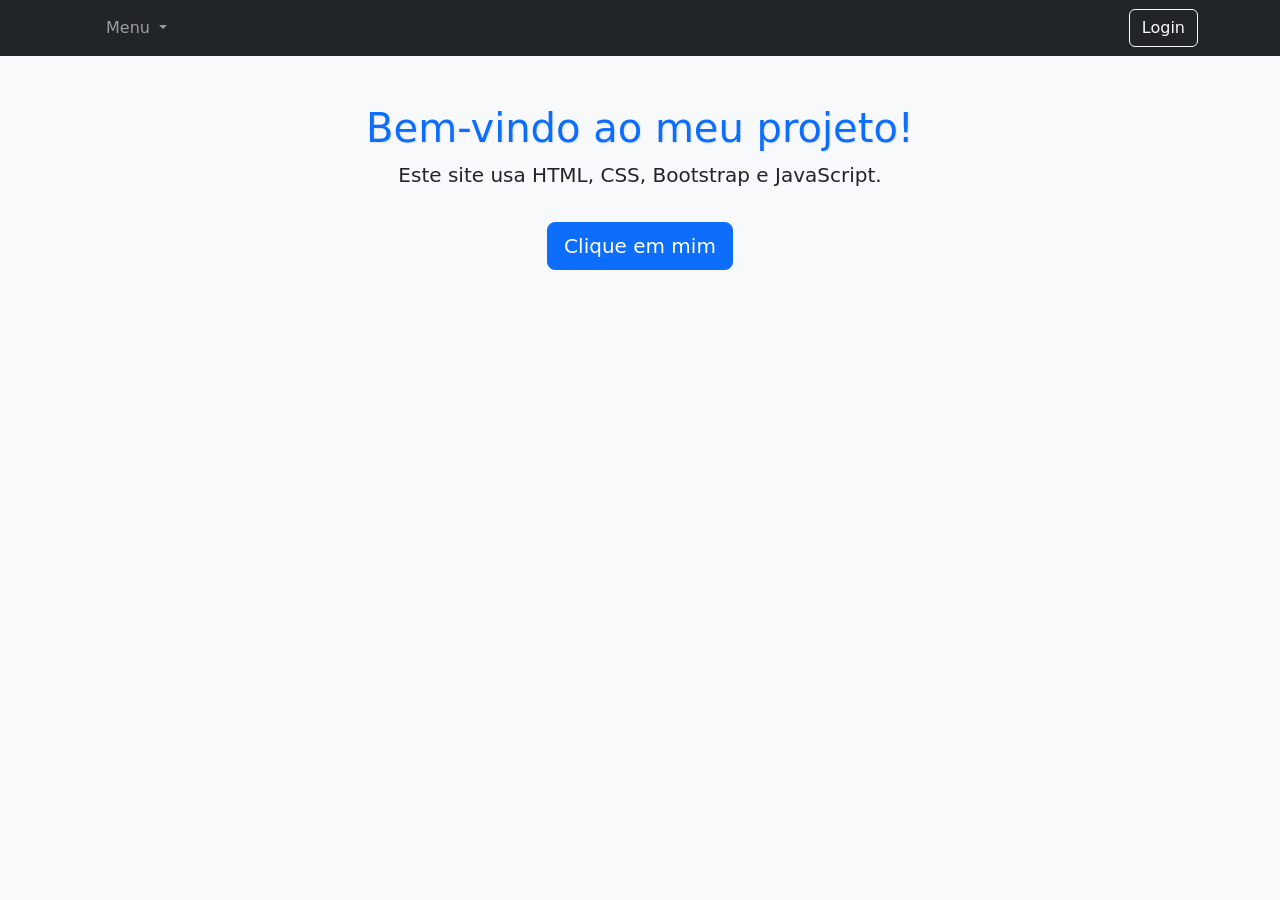
==== index.html @ b2ad5189 "primeiro ommit" ====
<!DOCTYPE html>
<html lang="pt-BR">
<head>
    <meta charset="UTF-8">
    <meta name="viewport" content="width=device-width, initial-scale=1.0">
    <title>Meu Projeto DW1 e DW2</title>
    
    <link href="https://cdn.jsdelivr.net/npm/bootstrap@5.3.2/dist/css/bootstrap.min.css" rel="stylesheet">
    
    <link rel="stylesheet" href="style.css">
</head>
<body>

<!----------------------------------------navbar---------------------------------->

    <nav class="navbar navbar-expand-lg navbar-dark bg-dark">
        <div class="container">
            <a class="navbar-brand" href="#"></a>
            
            <button class="navbar-toggler" type="button" data-bs-toggle="collapse" data-bs-target="#meuMenu" aria-controls="meuMenu" aria-expanded="false" aria-label="Alternar navegação">
                <span class="navbar-toggler-icon"></span>
            </button>
            
            <div class="collapse navbar-collapse" id="meuMenu">
                
                <ul class="navbar-nav me-auto mb-2 mb-lg-0">
                    <li class="nav-item dropdown">
                        <a class="nav-link dropdown-toggle" href="#" role="button" data-bs-toggle="dropdown" aria-expanded="false">
                            Menu
                        </a>
                        <ul class="dropdown-menu">
                            <li><a class="dropdown-item" href="#">Sobre nós</a></li>
                            <li><a class="dropdown-item" href="#">Serviços</a></li>
                            <li><hr class="dropdown-divider"></li>
                            <li><a class="dropdown-item" href="#">Contato</a></li>
                        </ul>
                    </li>
                </ul>
                
                <div class="d-flex">
                    <a href="login.html" class="btn btn-outline-light">Login</a>
                </div>
            </div>
        </div>
    </nav>
<!------------------------------------------ fim da nav----------------------------------- -->
    <div class="container mt-5 text-center">
        <h1 class="texto-destaque">Bem-vindo ao meu projeto!</h1>
        <p class="lead">Este site usa HTML, CSS, Bootstrap e JavaScript.</p>
        
        <button id="meuBotao" class="btn btn-primary btn-lg mt-3">Clique em mim</button>
        
        <p id="mensagem" class="mt-4 fw-bold text-success" style="display: none;">
            O JavaScript (DW2) está funcionando perfeitamente! 🎉
        </p>
    </div>

    <script src="https://cdn.jsdelivr.net/npm/bootstrap@5.3.2/dist/js/bootstrap.bundle.min.js"></script>
    
    <script src="script.js"></script>
</body>
</html>
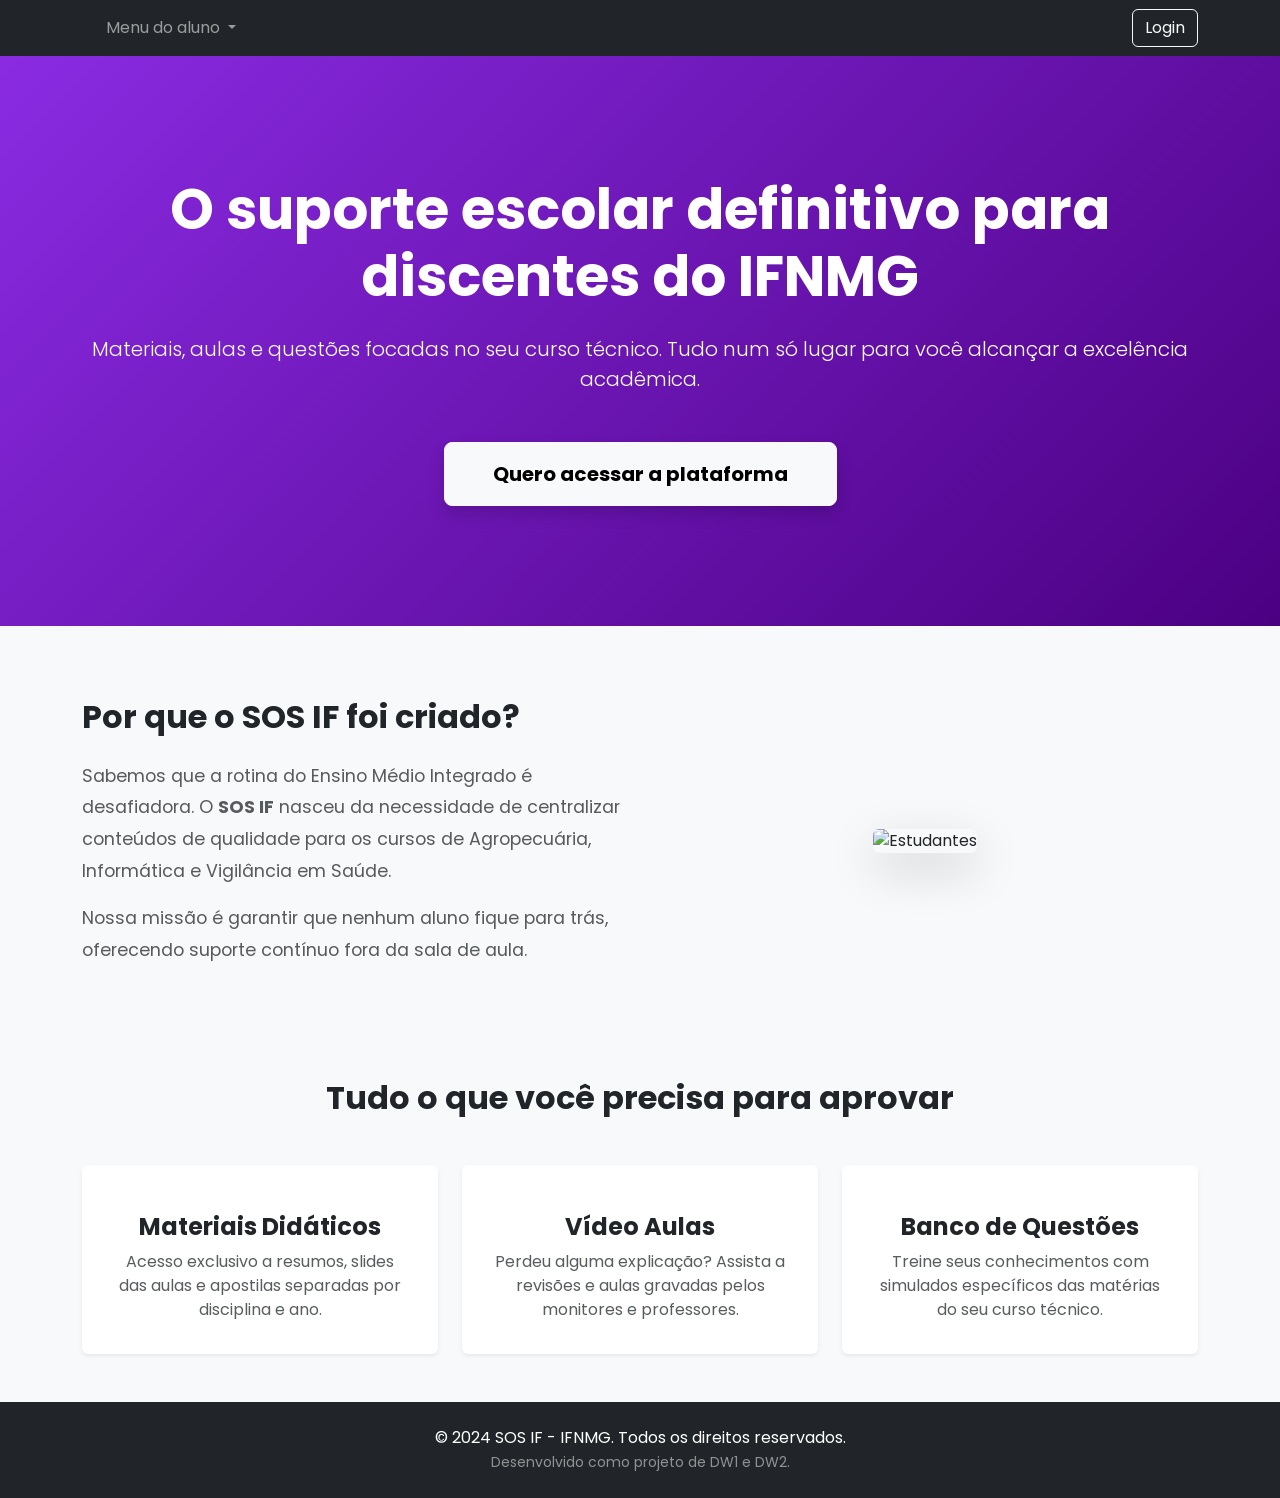
==== commit 6668b8ab: "atualizacao" ====
--- a/index.html
+++ b/index.html
@@ -17,7 +17,7 @@
         <div class="container">
             <a class="navbar-brand" href="#"></a>
             
-            <button class="navbar-toggler" type="button" data-bs-toggle="collapse" data-bs-target="#meuMenu" aria-controls="meuMenu" aria-expanded="false" aria-label="Alternar navegação">
+            <button class="navbar-toggler " type="button" data-bs-toggle="collapse" data-bs-target="#meuMenu" aria-controls="meuMenu" aria-expanded="false" aria-label="Alternar navegação">
                 <span class="navbar-toggler-icon"></span>
             </button>
             
@@ -26,34 +26,98 @@
                 <ul class="navbar-nav me-auto mb-2 mb-lg-0">
                     <li class="nav-item dropdown">
                         <a class="nav-link dropdown-toggle" href="#" role="button" data-bs-toggle="dropdown" aria-expanded="false">
-                            Menu
+                            Menu do aluno
+
                         </a>
                         <ul class="dropdown-menu">
-                            <li><a class="dropdown-item" href="#">Sobre nós</a></li>
-                            <li><a class="dropdown-item" href="#">Serviços</a></li>
-                            <li><hr class="dropdown-divider"></li>
-                            <li><a class="dropdown-item" href="#">Contato</a></li>
+                            <li><a class="dropdown-item" href="#">Aulas</a></li>
+                            <li><a class="dropdown-item" href="#">Questoes</a></li>
+                            <li><a class="dropdown-item" href="#">Turmas e monitorias</a></li>
                         </ul>
                     </li>
                 </ul>
-                
-                <div class="d-flex">
+                <div class="collapsena na">
                     <a href="login.html" class="btn btn-outline-light">Login</a>
                 </div>
             </div>
         </div>
     </nav>
 <!------------------------------------------ fim da nav----------------------------------- -->
-    <div class="container mt-5 text-center">
-        <h1 class="texto-destaque">Bem-vindo ao meu projeto!</h1>
-        <p class="lead">Este site usa HTML, CSS, Bootstrap e JavaScript.</p>
-        
-        <button id="meuBotao" class="btn btn-primary btn-lg mt-3">Clique em mim</button>
-        
-        <p id="mensagem" class="mt-4 fw-bold text-success" style="display: none;">
-            O JavaScript (DW2) está funcionando perfeitamente! 🎉
-        </p>
-    </div>
+    
+<header class="hero-section text-center">
+        <div class="container">
+            <h1 class="display-4 fw-bold mb-4">O suporte escolar definitivo para discentes do IFNMG</h1>
+            <p class="lead mb-5">Materiais, aulas e questões focadas no seu curso técnico. Tudo num só lugar para você alcançar a excelência acadêmica.</p>
+            
+            <a href="cadastro.html" class="btn btn-light btn-lg fw-bold px-5 py-3 shadow">
+                Quero acessar a plataforma <i class="bi bi-arrow-right"></i>
+            </a>
+        </div>
+    </header>
+
+    <section id="sobre" class="py-5">
+        <div class="container mt-4">
+            <div class="row align-items-center">
+                <div class="col-md-6">
+                    <h2 class="fw-bold mb-4 text-dark">Por que o SOS IF foi criado?</h2>
+                    <p class="text-muted" style="font-size: 1.1rem; line-height: 1.8;">
+                        Sabemos que a rotina do Ensino Médio Integrado é desafiadora. O <b>SOS IF</b> nasceu da necessidade de centralizar conteúdos de qualidade para os cursos de Agropecuária, Informática e Vigilância em Saúde. 
+                    </p>
+                    <p class="text-muted" style="font-size: 1.1rem; line-height: 1.8;">
+                        Nossa missão é garantir que nenhum aluno fique para trás, oferecendo suporte contínuo fora da sala de aula.
+                    </p>
+                </div>
+                <div class="col-md-6 text-center">
+                    <img src="https://images.unsplash.com/photo-1523240795612-9a054b0db644?q=80&w=600&auto=format&fit=crop" alt="Estudantes" class="img-fluid rounded shadow-lg">
+                </div>
+            </div>
+        </div>
+    </section>
+
+    <section id="recursos" class="py-5 bg-light">
+        <div class="container text-center">
+            <h2 class="fw-bold mb-5">Tudo o que você precisa para aprovar</h2>
+            
+            <div class="row g-4">
+                <div class="col-md-4">
+                    <div class="card h-100 border-0 shadow-sm p-3">
+                        <div class="card-body">
+                            <i class="bi bi-journal-bookmark recurso-icone"></i>
+                            <h4 class="card-title fw-bold mt-3">Materiais Didáticos</h4>
+                            <p class="card-text text-muted">Acesso exclusivo a resumos, slides das aulas e apostilas separadas por disciplina e ano.</p>
+                        </div>
+                    </div>
+                </div>
+
+                <div class="col-md-4">
+                    <div class="card h-100 border-0 shadow-sm p-3">
+                        <div class="card-body">
+                            <i class="bi bi-play-circle recurso-icone"></i>
+                            <h4 class="card-title fw-bold mt-3">Vídeo Aulas</h4>
+                            <p class="card-text text-muted">Perdeu alguma explicação? Assista a revisões e aulas gravadas pelos monitores e professores.</p>
+                        </div>
+                    </div>
+                </div>
+
+                <div class="col-md-4">
+                    <div class="card h-100 border-0 shadow-sm p-3">
+                        <div class="card-body">
+                            <i class="bi bi-pencil-square recurso-icone"></i>
+                            <h4 class="card-title fw-bold mt-3">Banco de Questões</h4>
+                            <p class="card-text text-muted">Treine seus conhecimentos com simulados específicos das matérias do seu curso técnico.</p>
+                        </div>
+                    </div>
+                </div>
+            </div>
+        </div>
+    </section>
+
+    <footer class="bg-dark text-white text-center py-4 mt-auto">
+        <div class="container">
+            <p class="mb-0">&copy; 2024 SOS IF - IFNMG. Todos os direitos reservados.</p>
+            <small class="text-white-50">Desenvolvido como projeto de DW1 e DW2.</small>
+        </div>
+    </footer>
 
     <script src="https://cdn.jsdelivr.net/npm/bootstrap@5.3.2/dist/js/bootstrap.bundle.min.js"></script>
     
--- a/style.css
+++ b/style.css
@@ -0,0 +1,47 @@
+@import url('https://fonts.googleapis.com/css2?family=Poppins:ital,wght@0,100;0,200;0,300;0,400;0,500;0,600;0,700;0,800;0,900;1,100;1,200;1,300;1,400;1,500;1,600;1,700;1,800;1,900&display=swap');
+
+* {
+    margin: 0;
+    padding: 0;
+    font-family: "poppins", sans-serif;
+}
+
+
+/* Aqui entra o seu CSS (DW1) para alterar o que o Bootstrap não faz ou customizar */
+body {
+    background-color: #f8f9fa; /* Um cinza bem clarinho */
+}
+
+.texto-destaque {
+    color: #0d6efd; /* Azul padrão do Bootstrap, mas aplicado via sua própria classe */
+    text-shadow: 1px 1px 2px rgba(0,0,0,0.1); /* Uma sombrinha leve */
+}
+
+/* CSS base (Focado primeiro no Celular - Mobile First) */
+        .hero-section {
+            background: linear-gradient(135deg, blueviolet, #4b0082);
+            color: white;
+            padding: 60px 0; /* Espaçamento menor no celular para não ocupar a tela toda */
+        }
+        
+        /* Título um pouco menor no celular para não quebrar muitas linhas */
+        .titulo-principal {
+            font-size: 2.5rem; 
+        }
+
+        .recurso-icone {
+            font-size: 3rem;
+            color: blueviolet;
+        }
+
+        /* ========================================== */
+        /* MEDIA QUERY: Regras apenas para PCs e Tablets grandes */
+        /* ========================================== */
+        @media (min-width: 992px) {
+            .hero-section {
+                padding: 120px 0; /* Aumenta o espaçamento no PC */
+            }
+            .titulo-principal {
+                font-size: 3.5rem; /* Aumenta a letra no PC */
+            }
+        }
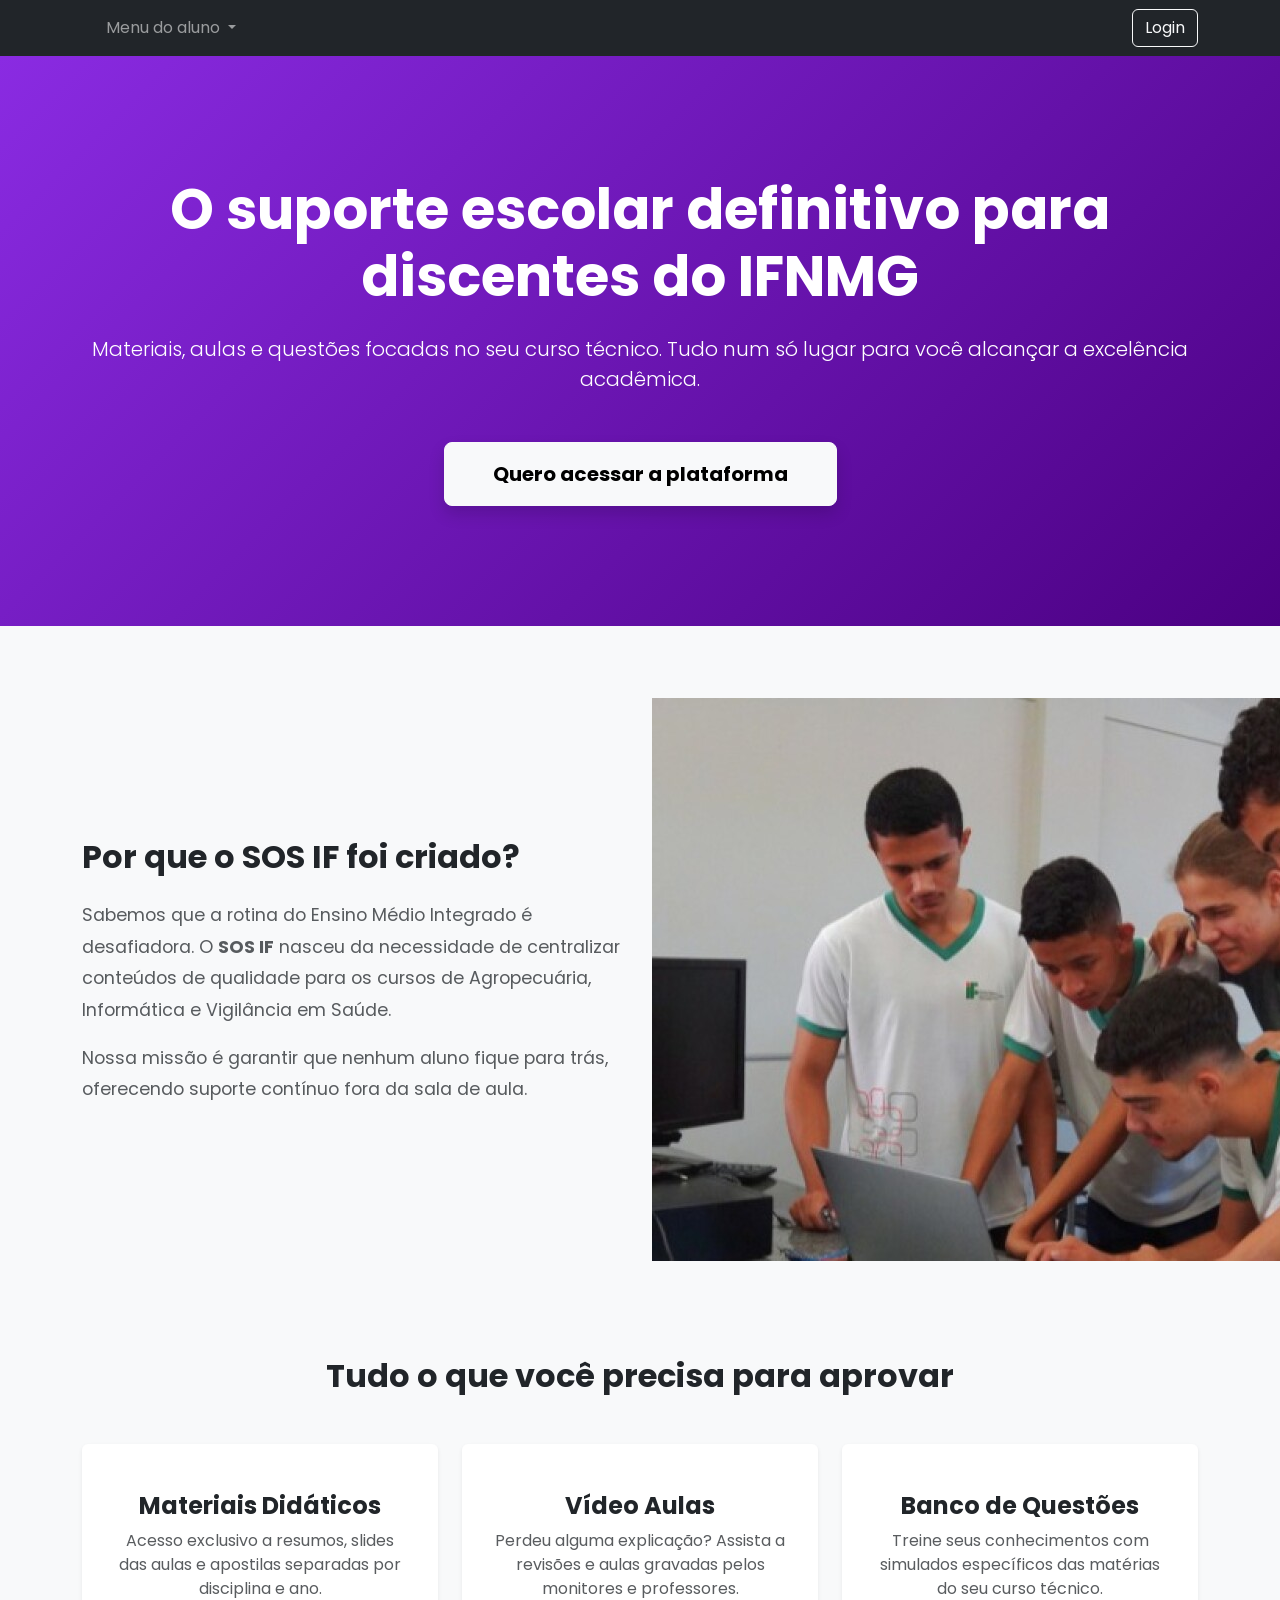
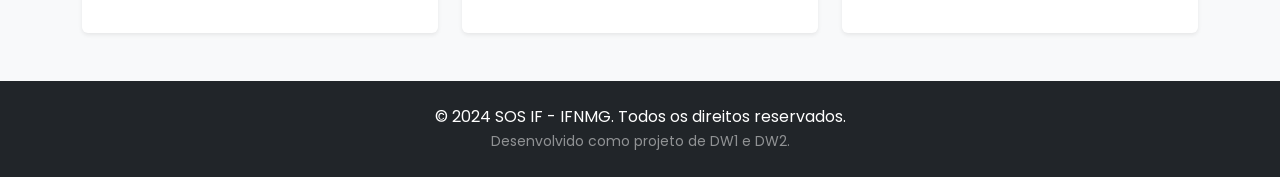
==== commit 4af3a78c: "kjh comitit" ====
--- a/index.html
+++ b/index.html
@@ -44,8 +44,8 @@
     </nav>
 <!------------------------------------------ fim da nav----------------------------------- -->
     
-<header class="hero-section text-center">
-        <div class="container">
+<header class="hero-section text-center hd-color" >
+        <div class="container ">
             <h1 class="display-4 fw-bold mb-4">O suporte escolar definitivo para discentes do IFNMG</h1>
             <p class="lead mb-5">Materiais, aulas e questões focadas no seu curso técnico. Tudo num só lugar para você alcançar a excelência acadêmica.</p>
             
@@ -68,7 +68,7 @@
                     </p>
                 </div>
                 <div class="col-md-6 text-center">
-                    <img src="https://images.unsplash.com/photo-1523240795612-9a054b0db644?q=80&w=600&auto=format&fit=crop" alt="Estudantes" class="img-fluid rounded shadow-lg">
+                    <img src="images/alunos-img1.jpeg" id="img-1-alunos">
                 </div>
             </div>
         </div>
--- a/style.css
+++ b/style.css
@@ -44,4 +44,11 @@
             .titulo-principal {
                 font-size: 3.5rem; /* Aumenta a letra no PC */
             }
-        }+        }
+.hd-color{
+    background-color: rgb(38, 71, 4);
+}
+#img-1-alunos{
+    width:200 ;
+    height:200;
+}
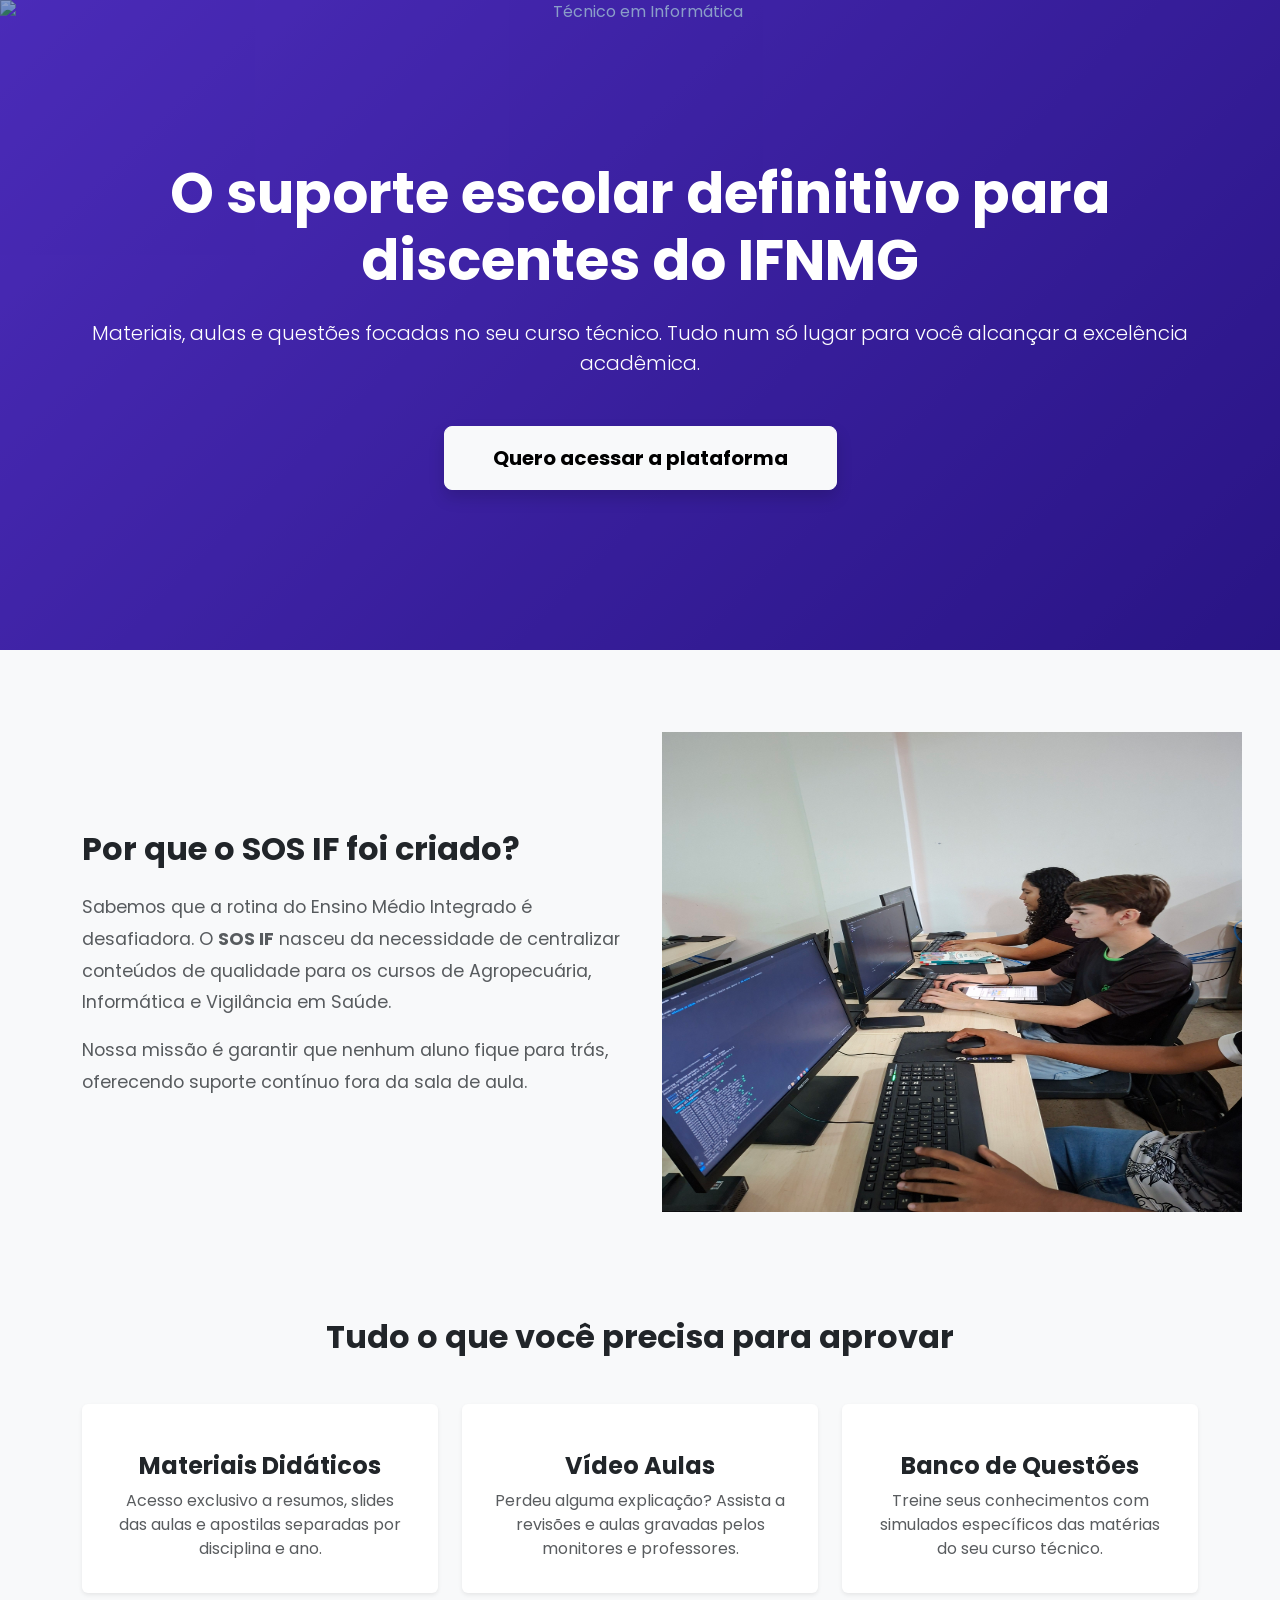
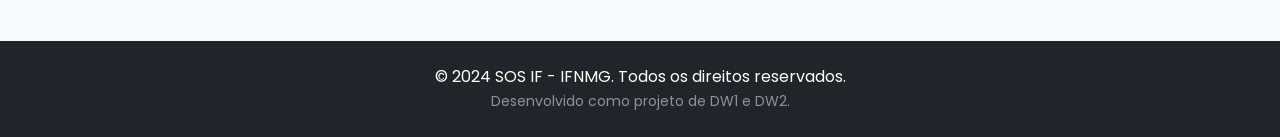
==== commit 19856e98: "mensagem" ====
--- a/index.html
+++ b/index.html
@@ -11,48 +11,38 @@
 </head>
 <body>
 
-<!----------------------------------------navbar---------------------------------->
+<header class="hero-section position-relative text-center overflow-hidden d-flex align-items-center">
 
-    <nav class="navbar navbar-expand-lg navbar-dark bg-dark">
-        <div class="container">
-            <a class="navbar-brand" href="#"></a>
-            
-            <button class="navbar-toggler " type="button" data-bs-toggle="collapse" data-bs-target="#meuMenu" aria-controls="meuMenu" aria-expanded="false" aria-label="Alternar navegação">
-                <span class="navbar-toggler-icon"></span>
-            </button>
-            
-            <div class="collapse navbar-collapse" id="meuMenu">
+        <div id="carrosselHero" class="carousel slide carousel-fade position-absolute top-0 start-0 w-100 h-100" data-bs-ride="carousel" style="z-index: 0;">
+            <div class="carousel-inner h-100">
                 
-                <ul class="navbar-nav me-auto mb-2 mb-lg-0">
-                    <li class="nav-item dropdown">
-                        <a class="nav-link dropdown-toggle" href="#" role="button" data-bs-toggle="dropdown" aria-expanded="false">
-                            Menu do aluno
+                <div class="carousel-item active h-100">
+                    <img src="https://images.unsplash.com/photo-1517694712202-14dd9538aa97?q=80&w=1200&auto=format&fit=crop" class="d-block w-100 h-100" style="object-fit: cover;" alt="Técnico em Informática">
+                    <div class="position-absolute top-0 start-0 w-100 h-100" style="background-color: rgba(0, 45, 135, 0.457);"></div>
+                </div>
 
-                        </a>
-                        <ul class="dropdown-menu">
-                            <li><a class="dropdown-item" href="#">Aulas</a></li>
-                            <li><a class="dropdown-item" href="#">Questoes</a></li>
-                            <li><a class="dropdown-item" href="#">Turmas e monitorias</a></li>
-                        </ul>
-                    </li>
-                </ul>
-                <div class="collapsena na">
-                    <a href="login.html" class="btn btn-outline-light">Login</a>
+                <div class="carousel-item h-100">
+                    <img src="https://s3.static.brasilescola.uol.com.br/vestibular/2023/09/dia-da-agronoma.jpg" class="d-block w-100 h-100" style="object-fit: cover;" alt="Agropecuária">
+                    <div class="position-absolute top-0 start-0 w-100 h-100" style="background-color: rgba(16, 135, 0, 0.457);"></div>
                 </div>
+
+                <div class="carousel-item h-100">
+                    <img src="https://images.unsplash.com/photo-1579684385127-1ef15d508118?q=80&w=1200&auto=format&fit=crop" class="d-block w-100 h-100" style="object-fit: cover;" alt="Vigilância em Saúde">
+                    <div class="position-absolute top-0 start-0 w-100 h-100" style="background-color: rgba(135, 0, 0, 0.457);"></div>
+                </div>
+
             </div>
         </div>
-    </nav>
-<!------------------------------------------ fim da nav----------------------------------- -->
-    
-<header class="hero-section text-center hd-color" >
-        <div class="container ">
+
+        <div class="container position-relative text-white" style="z-index: 1;">
             <h1 class="display-4 fw-bold mb-4">O suporte escolar definitivo para discentes do IFNMG</h1>
             <p class="lead mb-5">Materiais, aulas e questões focadas no seu curso técnico. Tudo num só lugar para você alcançar a excelência acadêmica.</p>
             
-            <a href="cadastro.html" class="btn btn-light btn-lg fw-bold px-5 py-3 shadow">
+            <a href="login.html" class="btn btn-light btn-lg fw-bold px-5 py-3 shadow">
                 Quero acessar a plataforma <i class="bi bi-arrow-right"></i>
             </a>
         </div>
+        
     </header>
 
     <section id="sobre" class="py-5">
@@ -68,7 +58,7 @@
                     </p>
                 </div>
                 <div class="col-md-6 text-center">
-                    <img src="images/alunos-img1.jpeg" id="img-1-alunos">
+                    <img src="images/img-index-aluno.jpg" id="img-1-alunos">
                 </div>
             </div>
         </div>
--- a/style.css
+++ b/style.css
@@ -45,10 +45,19 @@
                 font-size: 3.5rem; /* Aumenta a letra no PC */
             }
         }
-.hd-color{
-    background-color: rgb(38, 71, 4);
+.hero-section {
+    min-height: 500px; /* Garante uma altura boa para mostrar as fotos */
+    color: white;
+}
+
+/* Ajustes apenas para computadores/telas grandes */
+@media (min-width: 992px) {
+    .hero-section {
+        min-height: 650px; /* Fica maior no PC */
+    }
 }
 #img-1-alunos{
-    width:200 ;
-    height:200;
+    width:600px ;
+    height:500px;
+    padding: 10px;
 }
